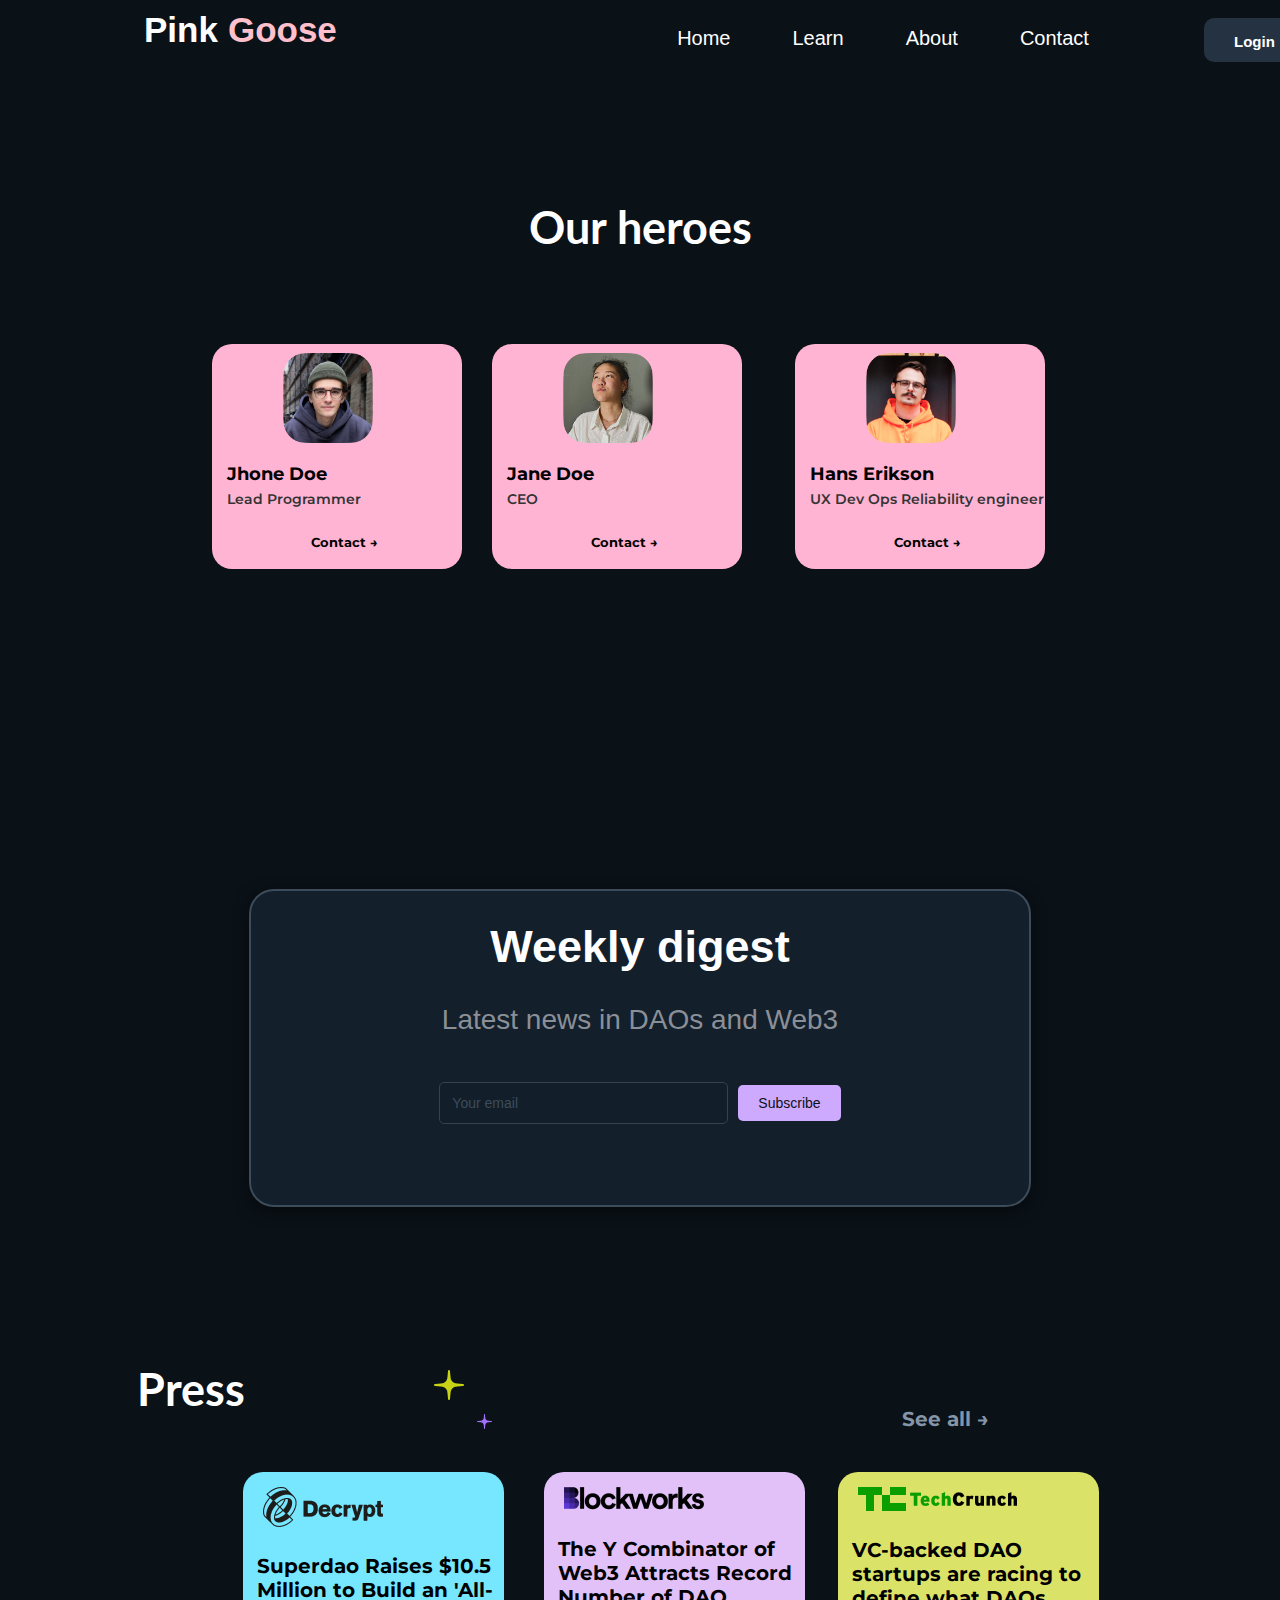
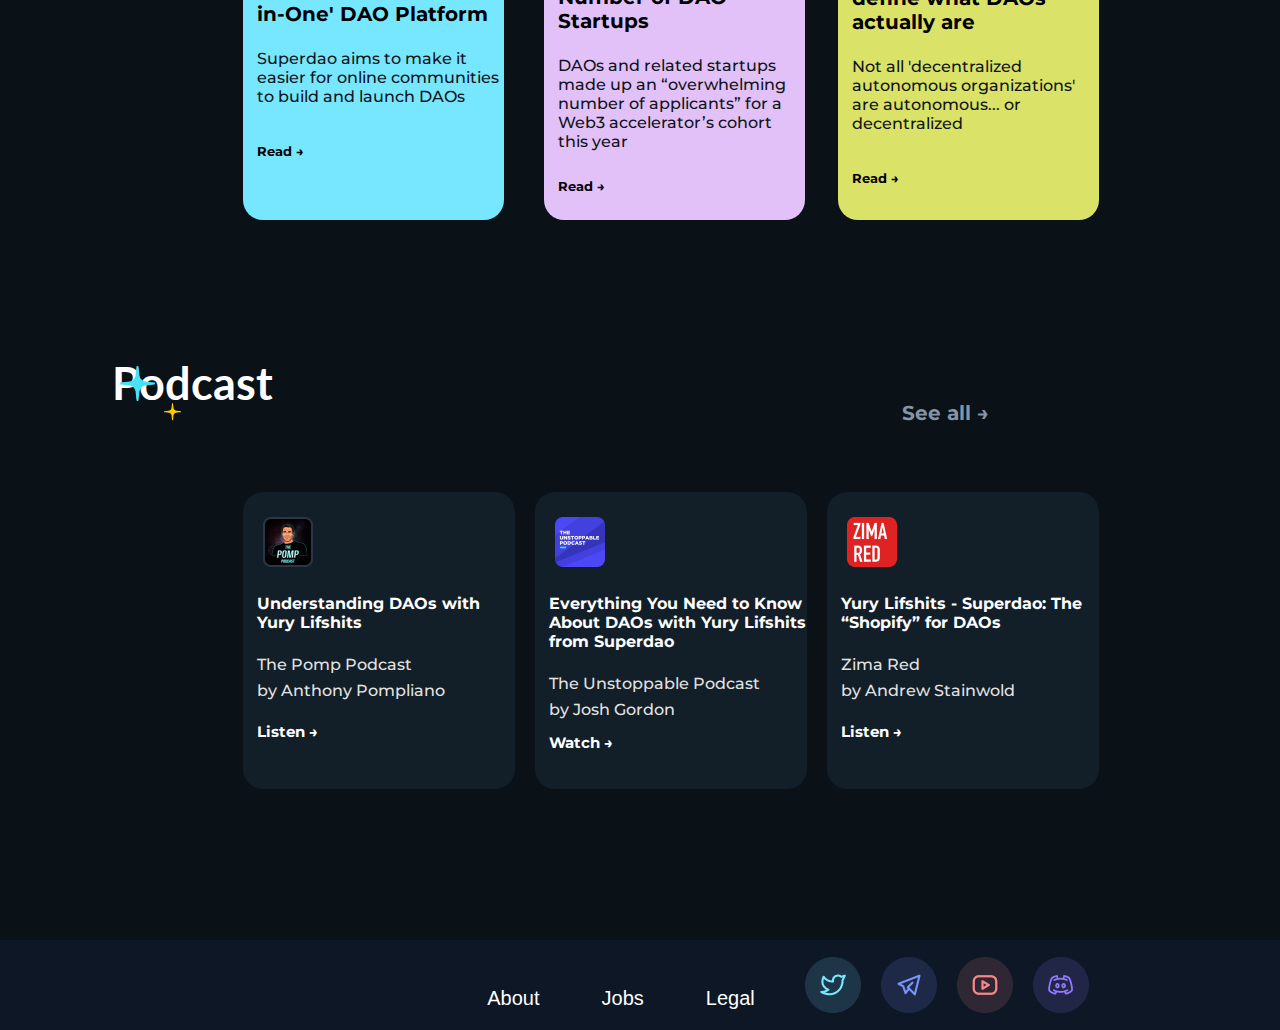
==== about.html @ d4024a27 "last commit" ====
<!DOCTYPE html>
<html lang="en">

<head>
    <meta charset="UTF-8">
    <meta name="viewport" content="width=device-width, initial-scale=1.0">
    <title>Document</title>
    <link rel="stylesheet" href="css/main.css">
    <link rel="preconnect" href="https://fonts.googleapis.com">
    <link rel="preconnect" href="https://fonts.gstatic.com" crossorigin>
    <link
        href="https://fonts.googleapis.com/css2?family=Lato:ital,wght@0,100;0,300;0,400;0,700;0,900;1,100;1,300;1,400;1,700;1,900&display=swap"
        rel="stylesheet">

    <link rel="preconnect" href="https://fonts.googleapis.com">
    <link rel="preconnect" href="https://fonts.gstatic.com" crossorigin>
    <link
        href="https://fonts.googleapis.com/css2?family=Lato:ital,wght@0,100;0,300;0,400;0,700;0,900;1,100;1,300;1,400;1,700;1,900&family=Montserrat:ital,wght@0,100..900;1,100..900&display=swap"
        rel="stylesheet">


</head>

<body>
    <!-- dit is de container voor de hele pagina -->
    <div class="container">
        <div class="navbar">
            <div class="sidebar1">
                <h2 class="logo">Pink</h2>
                <h2 class="logo2">Goose</h2>
            </div>

            <div class="sidebar2">
                <ul>
                    <li><a href="index.html">Home</a></li>
                    <li><a href="learn.html">Learn</a></li>
                    <li><a href="about.html">About</a></li>
                    <li><a href="contact.html">Contact</a></li>
                </ul>
            </div>
            <div class="sidebar3">
                <button class="button"><a href="#">Login</a></button>
            </div>
        </div>
        <div class="heroes-container">
            <h2 class="heroes">Our heroes</h2>
        </div>
        <div class="developers-container">
            <div class="john-box">
                <img class="developers-image" src="images/beanie-guy.png" alt="john Doe" srcset="">
                <h5 class="developers-name">Jhone Doe</h5>
                <p class="Job">Lead Programmer</p>
                <button class="contact-button">Contact →</button>

            </div>
            <div class="jane-box">
                <img class="developers-image" src="images/asian-girl.png" alt="jane Doe" srcset="">
                <h5 class="developers-name">Jane Doe</h5>
                <p class="Job">CEO</p>
                <button class="contact-button">Contact →</button>
            </div>
            <div class="hans-box">
                <img class="developers-image" src="images/glasses-dude.png" alt="hans" srcset="">
                <h5 class="developers-name">Hans Erikson</h5>
                <p class="Job">UX Dev Ops Reliability engineer</p>
                <button class="contact-button">Contact →</button>
            </div>
        </div>

        <div class="space"></div>
        <div class="subscriptionBox-container">
            <div class="sub-box">
                <h2>Weekly digest</h2>
                <p>Latest news in DAOs and Web3</p>
                <form>
                    <input type="email" placeholder="Your email" required>
                    <button type="submit">Subscribe</button>
                </form>
            </div>

        </div>

        <div class="space"></div>

        <div class="press-container">
            <img class="star-press" src="images/star-press.png" alt="" srcset="">
            <h2 class="press"> Press</h2>
            <button class="see-button">See all →</button>
        </div>
    
        <!-- Press Articles Section -->
        <div class="press-foto-container">
            <div class="blue-box">
                <img class="logo-box" src="images/Vector.png" alt="" srcset="">
                <h4 class="text-box">Superdao Raises $10.5 Million to Build an 'All-in-One' DAO Platform</h4>
                <p class="text-box2">Superdao aims to make it easier for online communities to build and launch DAOs</p>
                <button class="read-button">Read →</button>
            </div>
            <div class="purple-box">
                <img class="logo-box" src="images/blockworks.png" alt="" srcset="">
                <h4 class="text-box">The Y Combinator of Web3 Attracts Record Number of DAO Startups</h4>
                <p class="text-box2">DAOs and related startups made up an “overwhelming number of applicants” for a Web3
                    accelerator’s cohort this year</p>
                <button class="read-button-purple">Read →</button>
            </div>
            <div class="yellow-box">
                <img class="logo-box" src="images/TechCrunch-logo 1.png" alt="" srcset="">
                <h4 class="text-box">VC-backed DAO startups are racing to define what DAOs actually are</h4>
                <p class="text-box2">Not all 'decentralized autonomous organizations' are autonomous... or decentralized
                </p>
                <button class="read-button">Read →</button>
            </div>
        </div>

        <div class="space"></div>

        <div class="podcast-container">
            <img class="star-group3" src="images/star-group3.png" alt="">
            <h2 class="podcast">Podcast</h2>
            <button class="see-all2">See all →</button>
        </div>
        <div class="podcast-boxes-container">
            <div class="podcast-box1">
                <img class="podcast-logos" src="images/pompLogo.png" alt="" srcset="">
                <h4 class="podcast-text-inhoud">Understanding DAOs with Yury Lifshits</h4>
                <p class="podcast-naam">The Pomp Podcast</p>
                <p class="podcast-creator">by Anthony Pompliano</p>
                <button class="listen-button">Listen →</button>
    
            </div>
            <div class="podcast-box2">
                <img class="podcast-logos" src="images/bluePodcast.png" alt="" srcset="">
                <h4 class="podcast-text-inhoud">Everything You Need to Know About DAOs with Yury Lifshits from Superdao
                </h4>
                <p class="podcast-naam">The Unstoppable Podcast</p>
                <p class="podcast-creator">by Josh Gordon</p>
                <button class="watch-button">Watch →</button>
            </div>
            <div class="podcast-box3">
                <img class="podcast-logos" src="images/zima red.png" alt="" srcset="">
                <h4 class="podcast-text-inhoud">Yury Lifshits - Superdao: The “Shopify” for DAOs</h4>
                <p class="podcast-naam">Zima Red</p>
                <p class="podcast-creator">by Andrew Stainwold</p>
                <button class="listen-button">Listen →</button>
            </div>
        </div>
        <div class="space"></div>

    </div>
    <nav class="footer-container">
        <ul class="nav-links">
            <li><a href="#">About</a></li>
            <li><a href="#">Jobs</a></li>
            <li><a href="#">Legal</a></li>
        </ul>
        <div class="footer-icons">
            <img src="images/twitter-logo.png" alt="twitter" srcset="">
            <img src="images/sms-logo.png" alt="telegram" srcset="">
            <img src="images/youtube-logo.png" alt="youtube" srcset="">
            <img src="images/discord_1 1.png" alt="discord" srcset="">
        </div>
    </nav>






    </div>



</body>

</html>
---- css/main.css ----
* {
    margin: 0%;
    padding: 0%;
    box-sizing: border-box;
}

.container {
    display: flex;
    flex-wrap: wrap;
    width: auto;
    height: auto;
}

.navbar {
    background-color: rgba(10, 17, 23, 1);
    width: auto;
    height: auto;
    display: flex;
    flex-direction: row;
    justify-content: center;
    align-content: flex-start;
}

.logo {
    color: white;
    font-size: 35px;
    font-family: Arial;
    padding-left: 144px;
    padding-top: 10px;
}

.logo2 {
    color: pink;
    font-size: 35px;
    font-family: Arial;
    margin-top: 10px;
    margin-left: 10px;
}



.sidebar1 {
    background-color: rgba(10, 17, 23, 1);
    width: 500px;
    height: 130px;
    display: flex;
    flex-direction: row;

}

.sidebar2 {
    background-color: rgba(10, 17, 23, 1);
    width: 704px;
    height: 80px;
    flex-direction: row;

}

.sidebar3 {
    background-color: rgba(10, 17, 23, 1);
    width: px;
    height: 80px;
    display: flex;
    flex-direction: column;
    justify-content: center;
    height: 80px;
    text-align: center;
    align-content: space-between;
}


ul {
    display: flex;
    justify-content: center;
    align-items: center;
}

ul li {
    list-style: none;
    margin-left: 62px;
    margin-top: 27px;
    font-size: 20px;
}

ul li a {
    text-decoration: none;
    color: white;
    font-family: Arial;
    transition: 0.4s ease-in-out;
}

.button {
    width: 92px;
    height: 44px;
    background-color: rgba(36, 50, 65, 1);
    border-radius: 16px;
    padding: 15px 30px;
    border: none;
    border-radius: 10px;
    align-items: end;


}

button a {
    color: white;
    font-weight: bold;
    font-size: 15px;
    text-decoration: none;

}




.start {
    background-color: rgba(10, 17, 23, 1);
    color: white;
    display: flex;
    font-family: Montserrat;
    align-items: center;
    flex-direction: column;
    text-align: center;
    margin: auto;
    width: 450px;
    height: auto;
    padding: 100px 20px;
    max-width: 700px;

}

.getStarted-button {
    width: 145px;
    height: 48px;
    color: #000;
    background-color: rgba(206, 170, 255, 1);
    box-shadow: 0 0 20px 10px rgba(226, 193, 249, 0.3);
    border-radius: 25px;
    padding: 23px;
    border: none;
    border-radius: 10px;
    font-size: 15px;
    font-weight: bold;
    font-family: Montserrat;
    display: flex;
    align-items: center;

}

.mainText {
    width: 425px;
    height: 100px;
    font-size: 2.3em;
    font-weight: 700;
    font-family: Montserrat;
    align-items: center;
}

.centerText {
    color: white;
    width: 400px;
    align-items: center;
    margin-top: 10px;
    margin-bottom: 30px;
    font-family: Montserrat;
    padding-top: 10px;

}

.arrow-down {
    position: relative;
    left: 49%;
    bottom: -30px;
}

.gap-row {
    row-gap: 100px;
}

.middenContainer {
    background-color: rgba(10, 17, 23, 1);
    width: 100%;
    height: 900px;
    row-gap: 25px;
    display: flex;
    flex-direction: column;
    padding: 30px;
    justify-content: space-around;
    align-items: center;
}



.readyForEveryProject {
    color: #fff;
    font-size: 3.4em;
    font-family: Montserrat;
    font-size: 2.3em;
    font-weight: 700;

}
.star-group{
    position: relative;
    right: 30%;
    top: 10%;
}
.tag-button-container{
    max-width: 590px;
    display: flex;
    flex-wrap: wrap;
    gap: 10px; 
    padding: 15px; 
    justify-content: center; 
    border-radius: 12px; 
}

.tag-button{
    background-color: #1F1F1F;
    color: #FFFFFF; 
    padding: 8px 16px; 
    border-radius: 20px; 
    font-size: 14px;
    font-weight: 500;
    cursor: pointer;
    transition: background-color 0.3s ease;
}


.tag-button {
    background-color: #222222;
    border-radius: 25px;
    height: 45px;
    padding: 0 20px;
    color: #fff;
    display: flex;
    justify-content: center;
    align-items: center;
    font-size: 16px;
    font-weight: 500;
    cursor: pointer;
    transition: background-color 0.3s ease, box-shadow 0.3s ease;
}

.imageContainer {
    height: auto;
    width: 100%;
    display: flex;
    justify-content: end;
    
}

.image {
    width: 950px;
    height: 493px;
    display: flex;
    border-radius: 25px;
    justify-content: space-around;
    align-items: center;
    margin-right: 280px;
}

.tag-button-up-project{
    background-color: #FFB4D3;
    border-radius: 25px;
    height: 25px;
    width: 260px;
    align-items: center;
    color: #2A3744;
     margin-top: -34px;
     border-color: 1px #000;


}

.tag-button-up{
    border-color: 3px #000;
    font-family: lato;
}

.pink-text {
    color: #FFB4D3;
    font-family: Arial, Helvetica, sans-serif;
}

.yellow-text {
    color: #FFC24C;
    font-family: Arial, Helvetica, sans-serif;
}

.purple-text {
    color: #D387F7;
    font-family: Arial, Helvetica, sans-serif;
}

.lightblue-text {
    color: #77E6FF;
    font-family: Arial, Helvetica, sans-serif;
}

.cyan-text {
    color: #23C9DE;
    font-family: Arial, Helvetica, sans-serif;
}

.beigepink-text {
    color: #FF9E9E;
    font-family: Arial, Helvetica, sans-serif;
}

.grey-text {
    color: #707F8D;
    font-family: Arial, Helvetica, sans-serif;
}


.inhoud-container {
    background-color: rgba(10, 17, 23, 1);
    width: 100%;
    height: auto;
    font-family: Lato;
    display: flex;
    justify-content: center;
    flex-direction: column;
    align-items: center;
    margin: 0%;
    row-gap: 25px;
    column-gap: 25px;
}

.space {
    height: 100px;
    width: 100%;
}

.gap-row {
    row-gap: 20px;
}

h2 {
    font-size: 24px;
    font-weight: bold;
    color: #ffffff;
    margin-bottom: 20px;
    font-size: 2.80em;
}



.organisation {
    color: #37424D;
    font-family: Lato;
    font-size: 2.80em;
}


.Smart {
    color: #37424D;
    font-family: Lato;
    font-size: 2.80em;
}


.Fundraising {
    color: #37424D;
    font-family: Lato;
    font-size: 2.80em;
}

.Launched-higlighted {
    color: #FFB4D3;
    font-family: Lato;
    font-size: 2.80em;
}

.Member {
    color: #37424D;
    font-family: Lato;
    font-size: 2.80em;
}

.Contributor {
    color: #37424D;
    font-family: Lato;
    font-size: 2.80em;
}

.goose {
    color: #37424D;
    font-family: Lato;
    font-size: 2.80em;
}

.space {
    height: 100px;
    width: 100%;
}

.heroes-container {
    height: auto;
    width: 100%;
    display: flex;
    justify-content: center;
    padding-top: 70px;
    padding-bottom: 70px;
}


.heroes {
    font-family: Lato;
    font-size: 2.80em;
}

.developers-container {
    width: 100%;
    height: 400px;
    display: flex;
    justify-content: center;
    flex-direction: row;

}

.john-box {
    width: 250px;
    height: 225px;
    background-color: #FFB4D3;

    border-radius: 20px;
    display: flex;
    justify-content: center;
    flex-direction: column;

}

.jane-box {
    width: 250px;
    height: 225px;
    background-color: #FFB4D3;
    margin-left: 30px;
    margin-right: 23px;
    border-radius: 20px;
    display: flex;
    justify-content: center;
    flex-direction: column;
}

.hans-box {
    width: 250px;
    height: 225px;
    background-color: #FFB4D3;
    margin-left: 30px;
    margin-right: 23px;
    border-radius: 20px;
    display: flex;
    justify-content: center;
    flex-direction: column;
}

.developers-image {
    width: 90px;
    height: 90px;
    margin-left: 71px;
    margin-right: 23px;
    margin-bottom: 20px;
}

.developers-name {
    margin: 0;
    font-size: 18px;
    font-weight: bold;
    margin-left: 15px;
    font-family: Montserrat;
}

.Job {
    margin: 5px 0 15px;
    font-size: 14px;
    color: #333;
    margin-left: 15px;
    font-family: Montserrat;
    font-weight: 600;
}



.work-with-container {
    width: 100%;
    height: auto;
    display: flex;
    justify-content: center;
}

.workwith-star2{
    position: relative;
    top: -37px; 
    left: -427px; 
    width: 30px; 
    opacity: 0.8; 
    width: 60px;
    height: 60px;
}

.workwith-star{
    position: relative;
    top: -30px; 
    right: -50px; 
    width: 30px; 
    opacity: 0.8;
    width: 40px;
    height: 40px;
}

.work {
    font-family: Arial;
}


.foto-container {
    width: 100%;
    height: auto;
    display: flex;
    padding: 20px;
    align-items: center;
    justify-content: center;

}

.klein-foto {
    padding: 20px;
}

.personeel-container {
    width: 100%;
    height: auto;
    display: flex;
    justify-content: center;
}

.help {
    font-family: Arial;
}

.personeel-foto-container {
    width: 100%;
    height: 250px;
    display: flex;
    align-items: center;
    justify-content: center;
}

.personeel-fotos {
    padding: 10px;
}


.contact-button {
    font-size: 20px;
    border: none;
    margin-left: 14px;
    margin-top: 11px;
    margin-bottom: 11px;
    background-color: transparent;
    font-family: Montserrat;
    font-weight: bold;
    font-size: small;

}

.examples-container {

    margin-left: 300px;
    width: 900px;
    height: 200px;
    align-items: center;
    display: flex;
    justify-content: center;
    flex-wrap: wrap;
    padding: 4px;
}

.examples {
    font-family: Arial;
    font-size: 40px;
}

.column-502 {
    width: 50%;
    height: auto;

    display: flex;
    flex-direction: column;
    justify-content: center;
}

.subscriptionBox-container {
    width: 100%;
    height: auto;
    display: flex;
    justify-content: center;
    align-items: center;
    font-family: Arial, Helvetica, sans-serif;
}

.sub-box {
    background-color: #111827;
    margin: 45px;
    height: 318px;
    width: 782px;
    background-color: #131F2A;
    padding: 20px 40px;
    border-radius: 25px;
    text-align: center;
    box-shadow: 0 4px 15px rgb(0, 0, 0, 0.5);
    border: 2px solid #3D4C5B;
}

.sub-box h2 {
    color: #ffffff;
    font-size: 45px;
    margin-bottom: 31px;
    margin-top: 10px;
}

.sub-box p {
    color: #8a8f98;
    font-size: 28px;
    margin-bottom: 46px;

}

.sub-box form {
    display: flex;
    align-items: center;
    justify-content: center;
    border: #0A1117;
}

.sub-box input[type="email"] {
    padding: 12px;
    border: 1px solid #374151;
    border-radius: 5px;
    width: 289px;
    margin-right: 10px;
    font-size: 14px;
    background-color: #121E29;

}

.sub-box input[ type="email"]::placeholder {
    color: #3D4C5B;

}

.sub-box button {
    padding: 10px 20px;
    background-color: #CEAAFF;
    color: #0A1117;
    border: none;
    border-radius: 5px;
    cursor: pointer;
    font-size: 14px;
    transition: background-color 0.3s;
}

.sub-box button:hover {
    background-color: #b68aff;
}

.press-container {
    width: 100%;
    height: auto;
    display: flex;
    justify-content: space-between;
    align-items: center;
    padding: 10px 0;
}

.press {
    margin-left: -578px;
    font-family: lato;
    font-weight: bold;
}

.see-button {
    color: #8395A7;
    text-decoration: none;
    font-size: 20px;
    cursor: pointer;
    border: none;
    margin-right: 291px;
    margin-top: 40px;
    background-color: #0A1117;
    font-family: Montserrat;
    font-weight: bold;
}
.star-press{
    position: relative; 
    left: 434px;

}
.press-foto-container {
    width: 100%;
    height: 400px;
    display: flex;
    align-items: center;
    flex-direction: row;
}

.blue-box {
    height: 348px;
    width: 310px;
    background-color: #77E6FF;
    margin-left: 243px;
    margin-right: 10px;
    border-radius: 20px;



}

.purple-box {
    height: 348px;
    width: 310px;
    background-color: #E2C1F9;
    margin-left: 30px;
    margin-right: 23px;
    border-radius: 20px;


}

.yellow-box {
    height: 348px;
    width: 310px;
    background-color: #DBE268;
    margin-left: 10px;
    margin-right: 181px;
    border-radius: 20px;


}

.logo-box {
    margin-top: 15px;
    margin-left: 20px;
}

.text-box {
    font-size: 20px;
    font-weight: bold;
    font-family: Montserrat;
    margin-bottom: 23px;
    margin-top: 23px;
    margin-left: 14px;


}

.text-box2 {
    font-family: Montserrat;
    font-weight: 500;
    color: #10151A;
    margin-top: 10px;
    margin-bottom: 26px;
    margin-left: 14px;

}

.read-button {
    text-decoration: none;
    font-size: 20px;
    border: none;
    margin-left: 14px;
    margin-top: 11px;
    margin-bottom: 11px;
    background-color: transparent;
    font-family: Montserrat;
    font-weight: bold;
    font-size: small;
}

.read-button-purple {
    text-decoration: none;
    font-size: 20px;
    border: none;
    margin-left: 14px;
    margin-top: -22px;
    font-size: small;
    background-color: transparent;
    font-family: Montserrat;
    font-weight: bold;
}

.podcast-container {
    width: 100%;
    height: auto;
    display: flex;
    justify-content: space-between;
    align-items: center;
    padding: 10px 0;
}

.star-group3{
    position: relative; 
    left: 120px;
}

.podcast {
    margin-left: -578px;
    font-family: lato;
    font-weight: bold;
}

.see-all2 {
    color: #8395A7;
    text-decoration: none;
    font-size: 20px;
    cursor: pointer;
    border: none;
    margin-right: 291px;
    margin-top: 40px;
    background-color: #0A1117;
    font-family: Montserrat;
    font-weight: bold;
}

.podcast-boxes-container {
    width: 100%;
    height: 400px;
    display: flex;
    align-items: center;
    flex-direction: row;
}

.podcast-box1 {
    height: 297px;
    width: 310px;
    background-color: #121E28;
    border-radius: 20px;
    margin-left: 243px;
    margin-right: 20px;
}

.podcast-box2 {
    height: 297px;
    width: 310px;
    background-color: #121E28;
    border-radius: 20px;
    margin-right: 20px;
}




.podcast-box3 {
    height: 297px;
    width: 310px;
    background-color: #121E28;
    border-radius: 20px;
    margin-right: 181px;
}

.podcast-logos {
    margin-top: 25px;
    margin-left: 20px;
}

.podcast-text-inhoud {
    color: #fff;
    font-size: 16px;
    font-weight: bold;
    font-family: Montserrat;
    margin-bottom: 23px;
    margin-top: 23px;
    margin-left: 14px;
}

.podcast-naam {
    color: #E2E2E2;
    font-family: Montserrat;
    font-weight: 500;
    margin-top: 10px;
    margin-bottom: 7px;
    margin-left: 14px;

}

.podcast-creator {
    color: #E2E2E2;
    font-family: Montserrat;
    font-weight: 500;
    margin-top: 5px;
    margin-bottom: 5px;
    margin-left: 14px;
}

.listen-button {
    color: #fff;
    text-decoration: none;
    font-size: 15px;
    cursor: pointer;
    border: none;
    margin-right: 15px;
    margin-top: 17px;
    margin-left: 14px;
    background-color: transparent;
    font-family: Montserrat;
    font-weight: bold;

}



.goose-stars{
    margin-left: 707px;
}

.watch-button {
    color: #fff;
    text-decoration: none;
    font-size: 15px;
    cursor: pointer;
    border: none;
    margin-right: 10px;
    margin-top: 9px;
    margin-left: 14px;
    background-color: transparent;
    font-family: Montserrat;
    font-weight: bold;
}

.gooseIdea-container {
    width: 100%;
    height: auto;
    display: flex;
    flex-direction: column;
    align-items: center;
    justify-content: center;


}

.main-text-goose {
    font-family: Montserrat;
    color: #fff;

}

.second-text-chat {
    font-family: Montserrat;
    color: #fff;

}

.telegram-email-buttons-container {
    width: 100%;
    height: auto;
    display: flex;
    justify-content: center;
    padding-top: 50px;
    padding-bottom: 180px;
}

.telegram {
    width: 225px;
    height: 65px;
    display: flex;
    align-items: center;
    border: none;
    border-radius: 15px;
    box-shadow: 0px 4px 10px rgba(0, 0, 0, 0.1);
    cursor: pointer;
    transition: transform 0.2s;
    margin-right: 30px;

    background-color: #FFD23F;
    /* Yellow color */
    color: #000;
    /* Dark text color */
    font-family: Arial, sans-serif;
    margin-right: 20px;
    box-shadow: 0 0 20px 10px rgba(255, 202, 9, 0.3);
}

.email {
    width: 225px;
    height: 65px;
    background-color: #D9A9FF;
    color: #000;
    font-family: Arial, sans-serif;

    display: flex;
    align-items: center;
    border: none;
    border-radius: 15px;
    cursor: pointer;
    transition: transform 0.2s;
    box-shadow: 0 0 20px 10px rgba(226, 193, 249, 0.3);
}

.telegram-logo {
    width: 45px;
    height: 45px;
    margin-right: 10px;
    margin-top: 5px;
    margin-left: 10px;
}

.email-logo {
    width: 45px;
    height: 45px;
    margin-right: 5px;
    margin-top: 5px;
    margin-left: 10px;
}

.title-telegram {
    font-family: Montserrat;
    font-weight: bold;
    margin: 0;


}

.title-email {

    font-family: Montserrat;
    font-weight: bold;
    margin: 0;

}

.text-container {
    display: flex;
    flex-direction: column;
}

.form-container {
    height: auto;
    width: 100%;
    display: flex;
    justify-content: center;
    align-items: center;
}

.goose-form {
    display: flex;
    flex-direction: column;
    background-color: #111827;
    margin: 45px;
    height:639px;
    width: 600px;
    background-color: #131F2A;
    padding: 30px 40px;
    border-radius: 15px;
    text-align: left;
    box-shadow: 0 4px 15px rgb(0, 0, 0, 0.4);
    border: 1px solid #3D4C5B;
}

.form-title {
    color: #f5f5f5;
    text-align: center;
    margin-bottom: 20px;
    font-family: Lato;
    font-size: 24px;
    font-weight: bold;
}

.input-box {
    margin-bottom: 15px;
}

.message-box{
    width: 90px;
    height: 217px;
    
}
.input-box input,
.input-box textarea .input-box select {
    width: 468px;
    padding: 20px;
    border-radius: 8px;
    border: 1px solid #3d4c5b;
    background-color: #121E28;
    color: #f5f5f5;
    font-size: 14px;
    outline: none;
    transition: background-color 0.3s, box-shadow 0.3s;
}

.input-box textarea {
    resize: vertical;
    height: 100px;
    
}

.input-box select {
    appearance: none;
    border-radius: 8px;
    padding-right: 30px;
    width: 470px;
    padding: 10px;
    border-radius: 8px;
    border: 1px solid #3d4c5b;
    background-color: #121E28;
    color: #f5f5f5;
    font-size: 14px;
    outline: none;
    transition: background-color 0.3s, box-shadow 0.3s;
}

.input-group input:focus,
.input-group textarea:focus,
.input-group select:focus {
    background-color: #121E28;
    box-shadow: 0 0 5px rgba(42, 55, 68, 1);
    border: 1px solid #d3a4f1 ;
}

.submit{
    width: 100px;
    height: 44px;
    padding: 10px;
    border-radius: 8px;
    background-color: #d3a4f1; /* Light purple background */
    color: #1b1b1b; /* Dark text color */
    border: none;
    font-size: 16px;
    font-weight: bold;
    cursor: pointer;
    transition: background-color 0.3s;
    align-self: center;
    margin-top: 10px;
    margin-left: 364px;
}


.footer-container {
    width: 100%;
    height: auto;
    display: flex;
    align-items: center;
    justify-content: center;
    padding: 20px 50px;
    background-color: #0e1726;

}

.footer-icons {
    display: flex;
    justify-content: space-between;
    align-items: center;
    padding: 20px 50px;
}

.nav-links {
    color: #cbd2e0;
    /* Light text color */
    text-decoration: none;
    font-size: 16px;
}

.nav-links a:hover {
    color: #ffffff;
    font-weight: bold;
}

.footer-icons {
    display: flex;
    gap: 20px;
    /* Space between icons */
}

.footer-icons a {
    display: flex;
    justify-content: center;
    align-items: center;
    width: 40px;
    height: 40px;
    background-color: #162039;
    /* Darker circular background */

}

.footer-icons {
    width: 20px;
    height: 20px;
}













body {

    background-color: rgba(10, 17, 23, 1);
}
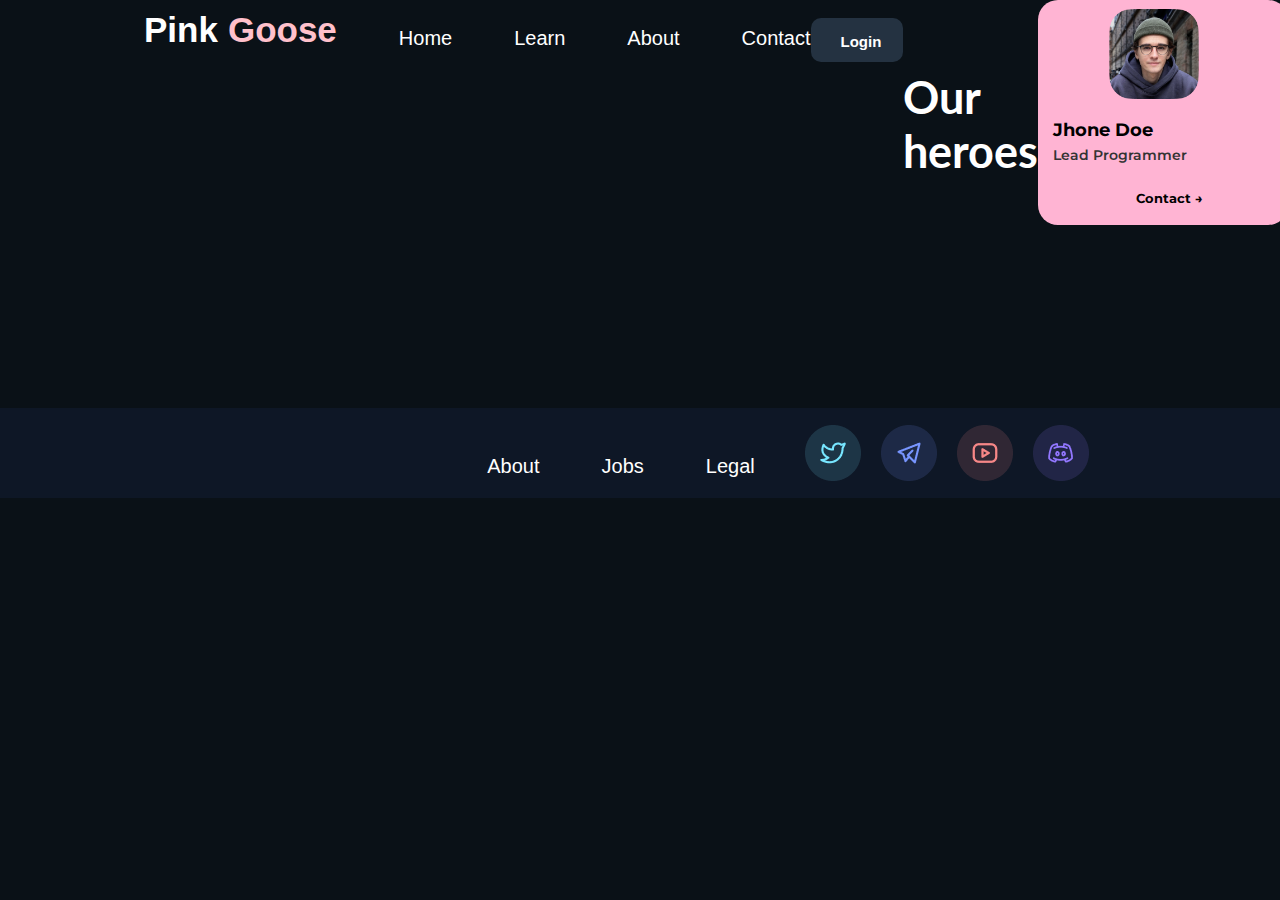
==== commit 7fc9fe98: "changes push" ====
--- a/about.html
+++ b/about.html
@@ -41,7 +41,7 @@
             <div class="sidebar3">
                 <button class="button"><a href="#">Login</a></button>
             </div>
-        </div>
+        </header>
         <div class="heroes-container">
             <h2 class="heroes">Our heroes</h2>
         </div>
@@ -147,8 +147,8 @@
         <div class="space"></div>
 
     </div>
-    <nav class="footer-container">
-        <ul class="nav-links">
+    <footer class="footer-container">
+        <ul class="footer-links">
             <li><a href="#">About</a></li>
             <li><a href="#">Jobs</a></li>
             <li><a href="#">Legal</a></li>
@@ -159,7 +159,7 @@
             <img src="images/youtube-logo.png" alt="youtube" srcset="">
             <img src="images/discord_1 1.png" alt="discord" srcset="">
         </div>
-    </nav>
+    </footer>
 
 
 
--- a/css/main.css
+++ b/css/main.css
@@ -4,6 +4,7 @@
     box-sizing: border-box;
 }
 
+/* Container for flexible Layout*/
 .container {
     display: flex;
     flex-wrap: wrap;
@@ -11,6 +12,7 @@
     height: auto;
 }
 
+/* Navigation bar at the top of the page*/
 .navbar {
     background-color: rgba(10, 17, 23, 1);
     width: auto;
@@ -21,6 +23,7 @@
     align-content: flex-start;
 }
 
+/* Style fot the logo in the navigation bar*/
 .logo {
     color: white;
     font-size: 35px;
@@ -29,6 +32,7 @@
     padding-top: 10px;
 }
 
+
 .logo2 {
     color: pink;
     font-size: 35px;
@@ -38,7 +42,7 @@
 }
 
 
-
+/* Sidebar sections with different widths and heights*/
 .sidebar1 {
     background-color: rgba(10, 17, 23, 1);
     width: 500px;
@@ -68,7 +72,7 @@
     align-content: space-between;
 }
 
-
+/* Formatting for the navigation unordered list*/
 ul {
     display: flex;
     justify-content: center;
@@ -89,6 +93,7 @@
     transition: 0.4s ease-in-out;
 }
 
+/* Style for general buttons*/
 .button {
     width: 92px;
     height: 44px;
@@ -112,7 +117,7 @@
 
 
 
-
+/* styling for the start section*/
 .start {
     background-color: rgba(10, 17, 23, 1);
     color: white;
@@ -129,6 +134,7 @@
 
 }
 
+/*get started button styling*/
 .getStarted-button {
     width: 145px;
     height: 48px;
@@ -147,6 +153,7 @@
 
 }
 
+/* Main text styling*/
 .mainText {
     width: 425px;
     height: 100px;
@@ -156,6 +163,7 @@
     align-items: center;
 }
 
+/* Text styling for centered text*/
 .centerText {
     color: white;
     width: 400px;
@@ -167,6 +175,7 @@
 
 }
 
+/* Down arrow for navigation*/
 .arrow-down {
     position: relative;
     left: 49%;
@@ -177,6 +186,8 @@
     row-gap: 100px;
 }
 
+
+/* Container for the middle section*/
 .middenContainer {
     background-color: rgba(10, 17, 23, 1);
     width: 100%;
@@ -190,7 +201,7 @@
 }
 
 
-
+/* Title styling for project section*/
 .readyForEveryProject {
     color: #fff;
     font-size: 3.4em;
@@ -199,26 +210,31 @@
     font-weight: 700;
 
 }
-.star-group{
+
+/* star images*/
+.star-group {
     position: relative;
     right: 30%;
     top: 10%;
 }
-.tag-button-container{
+
+/* tag-button containers*/
+.tag-button-container {
     max-width: 590px;
     display: flex;
     flex-wrap: wrap;
-    gap: 10px; 
-    padding: 15px; 
-    justify-content: center; 
-    border-radius: 12px; 
-}
-
-.tag-button{
+    gap: 10px;
+    padding: 15px;
+    justify-content: center;
+    border-radius: 12px;
+}
+
+/* tag-button styling*/
+.tag-button {
     background-color: #1F1F1F;
-    color: #FFFFFF; 
-    padding: 8px 16px; 
-    border-radius: 20px; 
+    color: #FFFFFF;
+    padding: 8px 16px;
+    border-radius: 20px;
     font-size: 14px;
     font-weight: 500;
     cursor: pointer;
@@ -241,12 +257,14 @@
     transition: background-color 0.3s ease, box-shadow 0.3s ease;
 }
 
+
+/* image container*/
 .imageContainer {
     height: auto;
     width: 100%;
     display: flex;
     justify-content: end;
-    
+
 }
 
 .image {
@@ -259,24 +277,25 @@
     margin-right: 280px;
 }
 
-.tag-button-up-project{
+.tag-button-up-project {
     background-color: #FFB4D3;
     border-radius: 25px;
     height: 25px;
     width: 260px;
     align-items: center;
     color: #2A3744;
-     margin-top: -34px;
-     border-color: 1px #000;
-
-
-}
-
-.tag-button-up{
+    margin-top: -34px;
+    border-color: 1px #000;
+
+
+}
+
+.tag-button-up {
     border-color: 3px #000;
     font-family: lato;
 }
 
+/* stylong for text with different color variants*/
 .pink-text {
     color: #FFB4D3;
     font-family: Arial, Helvetica, sans-serif;
@@ -313,6 +332,7 @@
 }
 
 
+/* Content container for centered content */
 .inhoud-container {
     background-color: rgba(10, 17, 23, 1);
     width: 100%;
@@ -345,7 +365,7 @@
 }
 
 
-
+/*styling the text  for each word*/
 .organisation {
     color: #37424D;
     font-family: Lato;
@@ -395,6 +415,8 @@
     width: 100%;
 }
 
+
+/* hero container*/
 .heroes-container {
     height: auto;
     width: 100%;
@@ -419,6 +441,7 @@
 
 }
 
+/* Specifications for developer boxes */
 .john-box {
     width: 250px;
     height: 225px;
@@ -455,6 +478,7 @@
     flex-direction: column;
 }
 
+/* Styling for developer images */
 .developers-image {
     width: 90px;
     height: 90px;
@@ -463,6 +487,7 @@
     margin-bottom: 20px;
 }
 
+/* Styling for developer names */
 .developers-name {
     margin: 0;
     font-size: 18px;
@@ -481,7 +506,7 @@
 }
 
 
-
+/* work with container */
 .work-with-container {
     width: 100%;
     height: auto;
@@ -489,21 +514,22 @@
     justify-content: center;
 }
 
-.workwith-star2{
+/* styling star images next to the work with text */
+.workwith-star2 {
     position: relative;
-    top: -37px; 
-    left: -427px; 
-    width: 30px; 
-    opacity: 0.8; 
+    top: -37px;
+    left: -427px;
+    width: 30px;
+    opacity: 0.8;
     width: 60px;
     height: 60px;
 }
 
-.workwith-star{
+.workwith-star {
     position: relative;
-    top: -30px; 
-    right: -50px; 
-    width: 30px; 
+    top: -30px;
+    right: -50px;
+    width: 30px;
     opacity: 0.8;
     width: 40px;
     height: 40px;
@@ -514,18 +540,36 @@
 }
 
 
-.foto-container {
-    width: 100%;
-    height: auto;
-    display: flex;
+/* foto container for the personeel */
+.works-with-foto-container {
+    width: 100%;
+    height: auto;
+    display: flex;
+    flex-direction: row;
     padding: 20px;
     align-items: center;
     justify-content: center;
-
-}
-
+    
+}
+
+.works-with-boxes{
+    height: 120px;
+    width: 120px;
+    background-color: #14202C;
+    border-radius: 25px;
+    margin-left: 5px;
+    margin-right: 5px;
+    border: 1px solid #2d3135;
+
+}
+
+
+.icon-images{
+  width: 120px;
+  height: 120px;
+}
 .klein-foto {
-    padding: 20px;
+    padding: 14px;
 }
 
 .personeel-container {
@@ -551,7 +595,7 @@
     padding: 10px;
 }
 
-
+/* Styling for contact-buttons */
 .contact-button {
     font-size: 20px;
     border: none;
@@ -565,6 +609,8 @@
 
 }
 
+
+/* container  for the examples*/
 .examples-container {
 
     margin-left: 300px;
@@ -591,6 +637,8 @@
     justify-content: center;
 }
 
+
+/* sub-box container */
 .subscriptionBox-container {
     width: 100%;
     height: auto;
@@ -613,6 +661,8 @@
     border: 2px solid #3D4C5B;
 }
 
+
+/* Styling for sub-box text */
 .sub-box h2 {
     color: #ffffff;
     font-size: 45px;
@@ -627,6 +677,7 @@
 
 }
 
+/* Styling for  the sub-box form*/
 .sub-box form {
     display: flex;
     align-items: center;
@@ -634,6 +685,8 @@
     border: #0A1117;
 }
 
+
+/* Email input styling */
 .sub-box input[type="email"] {
     padding: 12px;
     border: 1px solid #374151;
@@ -645,11 +698,13 @@
 
 }
 
+/* Email input  placeholder color */
 .sub-box input[ type="email"]::placeholder {
     color: #3D4C5B;
 
 }
 
+/* button stylinf in the subscription box*/
 .sub-box button {
     padding: 10px 20px;
     background-color: #CEAAFF;
@@ -661,10 +716,12 @@
     transition: background-color 0.3s;
 }
 
+/* button hover effect */
 .sub-box button:hover {
     background-color: #b68aff;
 }
 
+/* press container for the layout adjustments */
 .press-container {
     width: 100%;
     height: auto;
@@ -674,12 +731,16 @@
     padding: 10px 0;
 }
 
+
+/* styling for press section */
 .press {
     margin-left: -578px;
     font-family: lato;
     font-weight: bold;
 }
 
+
+/* Button for "see more" section*/
 .see-button {
     color: #8395A7;
     text-decoration: none;
@@ -692,11 +753,17 @@
     font-family: Montserrat;
     font-weight: bold;
 }
-.star-press{
-    position: relative; 
+
+
+/* star decoration and postioning for press section */
+.star-press {
+    position: relative;
     left: 434px;
 
 }
+
+
+/* Container for arranging press photo */
 .press-foto-container {
     width: 100%;
     height: 400px;
@@ -705,6 +772,8 @@
     flex-direction: row;
 }
 
+
+/*different coloured boxes  */
 .blue-box {
     height: 348px;
     width: 310px;
@@ -739,11 +808,15 @@
 
 }
 
+
+/* logo box in each press box */
 .logo-box {
     margin-top: 15px;
     margin-left: 20px;
 }
 
+
+/* Title text styling in press boxes */
 .text-box {
     font-size: 20px;
     font-weight: bold;
@@ -765,6 +838,7 @@
 
 }
 
+/* "Read more" button styling in press section */
 .read-button {
     text-decoration: none;
     font-size: 20px;
@@ -790,6 +864,7 @@
     font-weight: bold;
 }
 
+/* Podcast container layout adjustments */
 .podcast-container {
     width: 100%;
     height: auto;
@@ -799,17 +874,22 @@
     padding: 10px 0;
 }
 
-.star-group3{
-    position: relative; 
+
+/* Star decoration positioning for podcast section */
+.star-group3 {
+    position: relative;
     left: 120px;
 }
 
+/* Styling for podcast section title */
 .podcast {
     margin-left: -578px;
     font-family: lato;
     font-weight: bold;
 }
 
+
+/* Button for "see all" section in podcasts */
 .see-all2 {
     color: #8395A7;
     text-decoration: none;
@@ -823,6 +903,8 @@
     font-weight: bold;
 }
 
+
+/* Container for arranging podcast boxes */
 .podcast-boxes-container {
     width: 100%;
     height: 400px;
@@ -831,6 +913,8 @@
     flex-direction: row;
 }
 
+
+/* styling podcast boxes */
 .podcast-box1 {
     height: 297px;
     width: 310px;
@@ -858,6 +942,8 @@
     border-radius: 20px;
     margin-right: 181px;
 }
+
+
 
 .podcast-logos {
     margin-top: 25px;
@@ -910,7 +996,7 @@
 
 
 
-.goose-stars{
+.goose-stars {
     margin-left: 707px;
 }
 
@@ -1047,7 +1133,7 @@
     flex-direction: column;
     background-color: #111827;
     margin: 45px;
-    height:639px;
+    height: 639px;
     width: 600px;
     background-color: #131F2A;
     padding: 30px 40px;
@@ -1070,11 +1156,12 @@
     margin-bottom: 15px;
 }
 
-.message-box{
+.message-box {
     width: 90px;
     height: 217px;
-    
-}
+
+}
+
 .input-box input,
 .input-box textarea .input-box select {
     width: 468px;
@@ -1091,7 +1178,7 @@
 .input-box textarea {
     resize: vertical;
     height: 100px;
-    
+
 }
 
 .input-box select {
@@ -1114,16 +1201,18 @@
 .input-group select:focus {
     background-color: #121E28;
     box-shadow: 0 0 5px rgba(42, 55, 68, 1);
-    border: 1px solid #d3a4f1 ;
-}
-
-.submit{
+    border: 1px solid #d3a4f1;
+}
+
+.submit {
     width: 100px;
     height: 44px;
     padding: 10px;
     border-radius: 8px;
-    background-color: #d3a4f1; /* Light purple background */
-    color: #1b1b1b; /* Dark text color */
+    background-color: #d3a4f1;
+    /* Light purple background */
+    color: #1b1b1b;
+    /* Dark text color */
     border: none;
     font-size: 16px;
     font-weight: bold;
